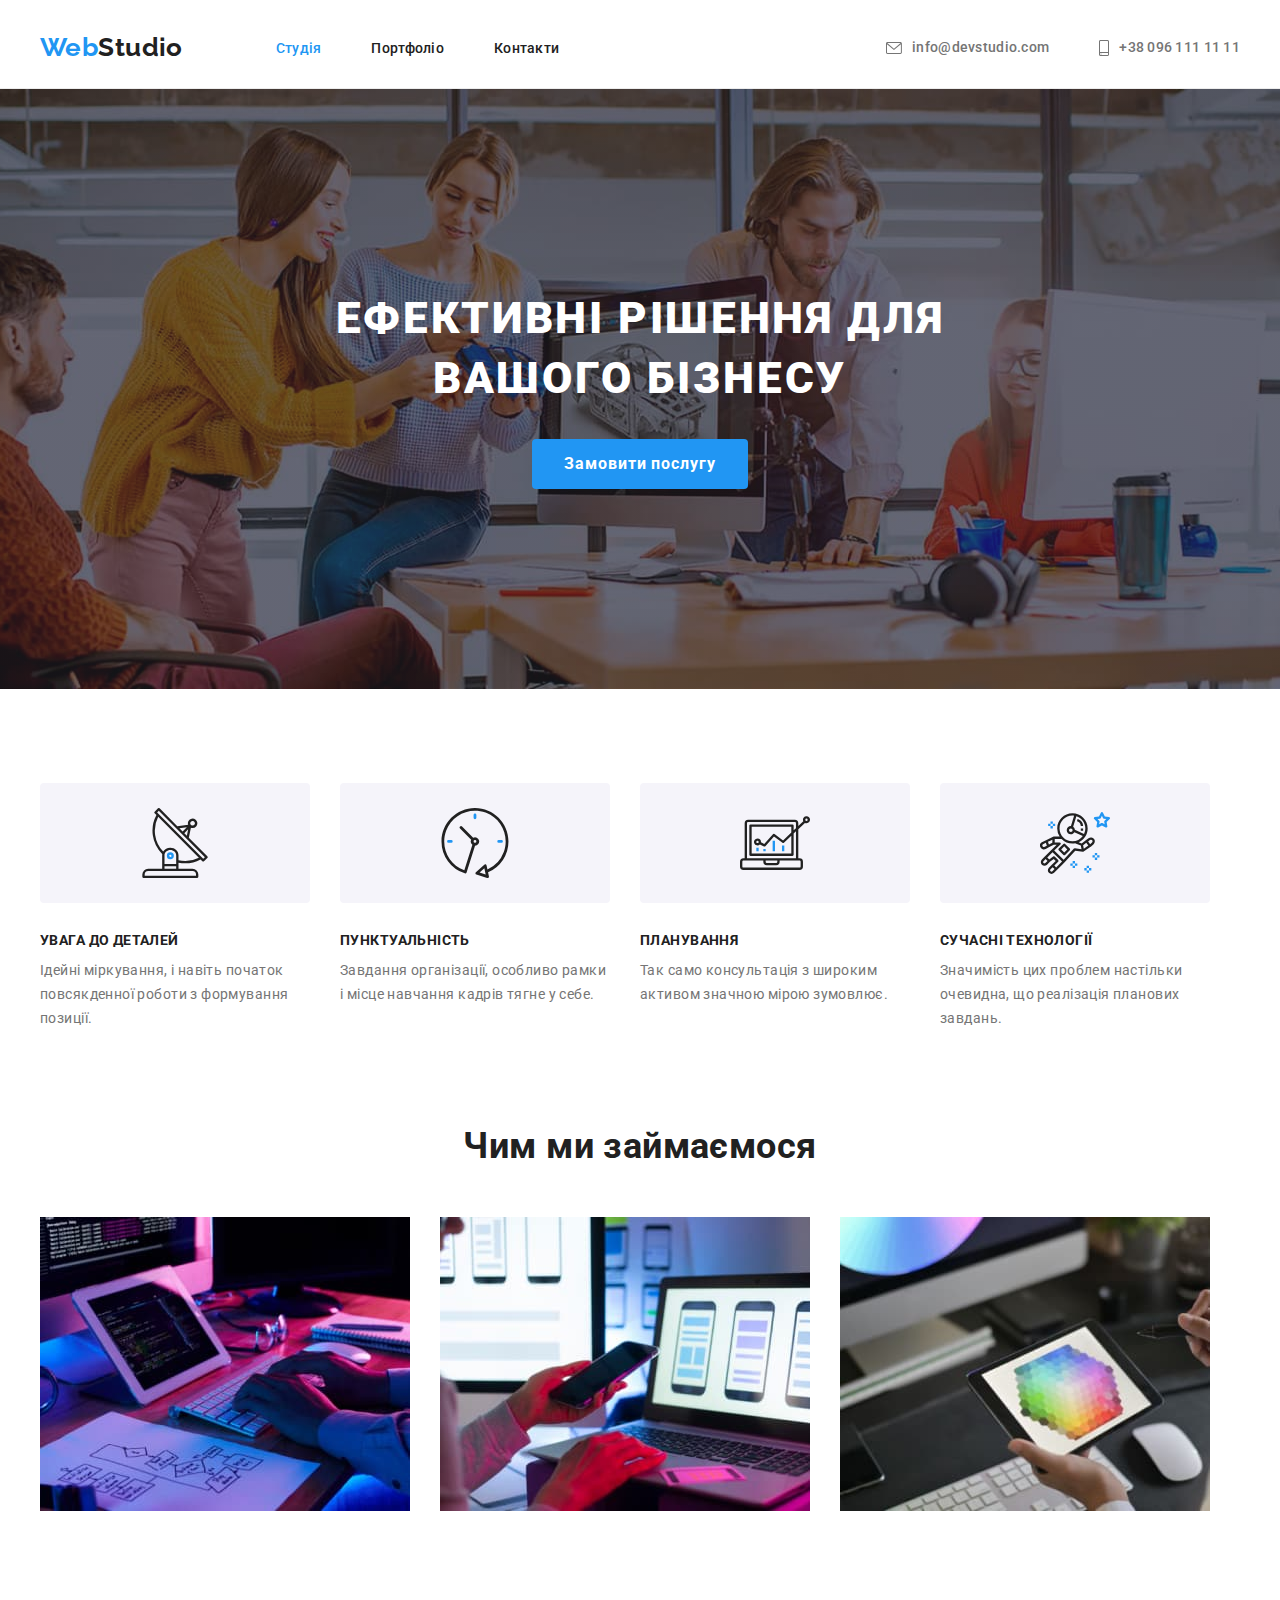
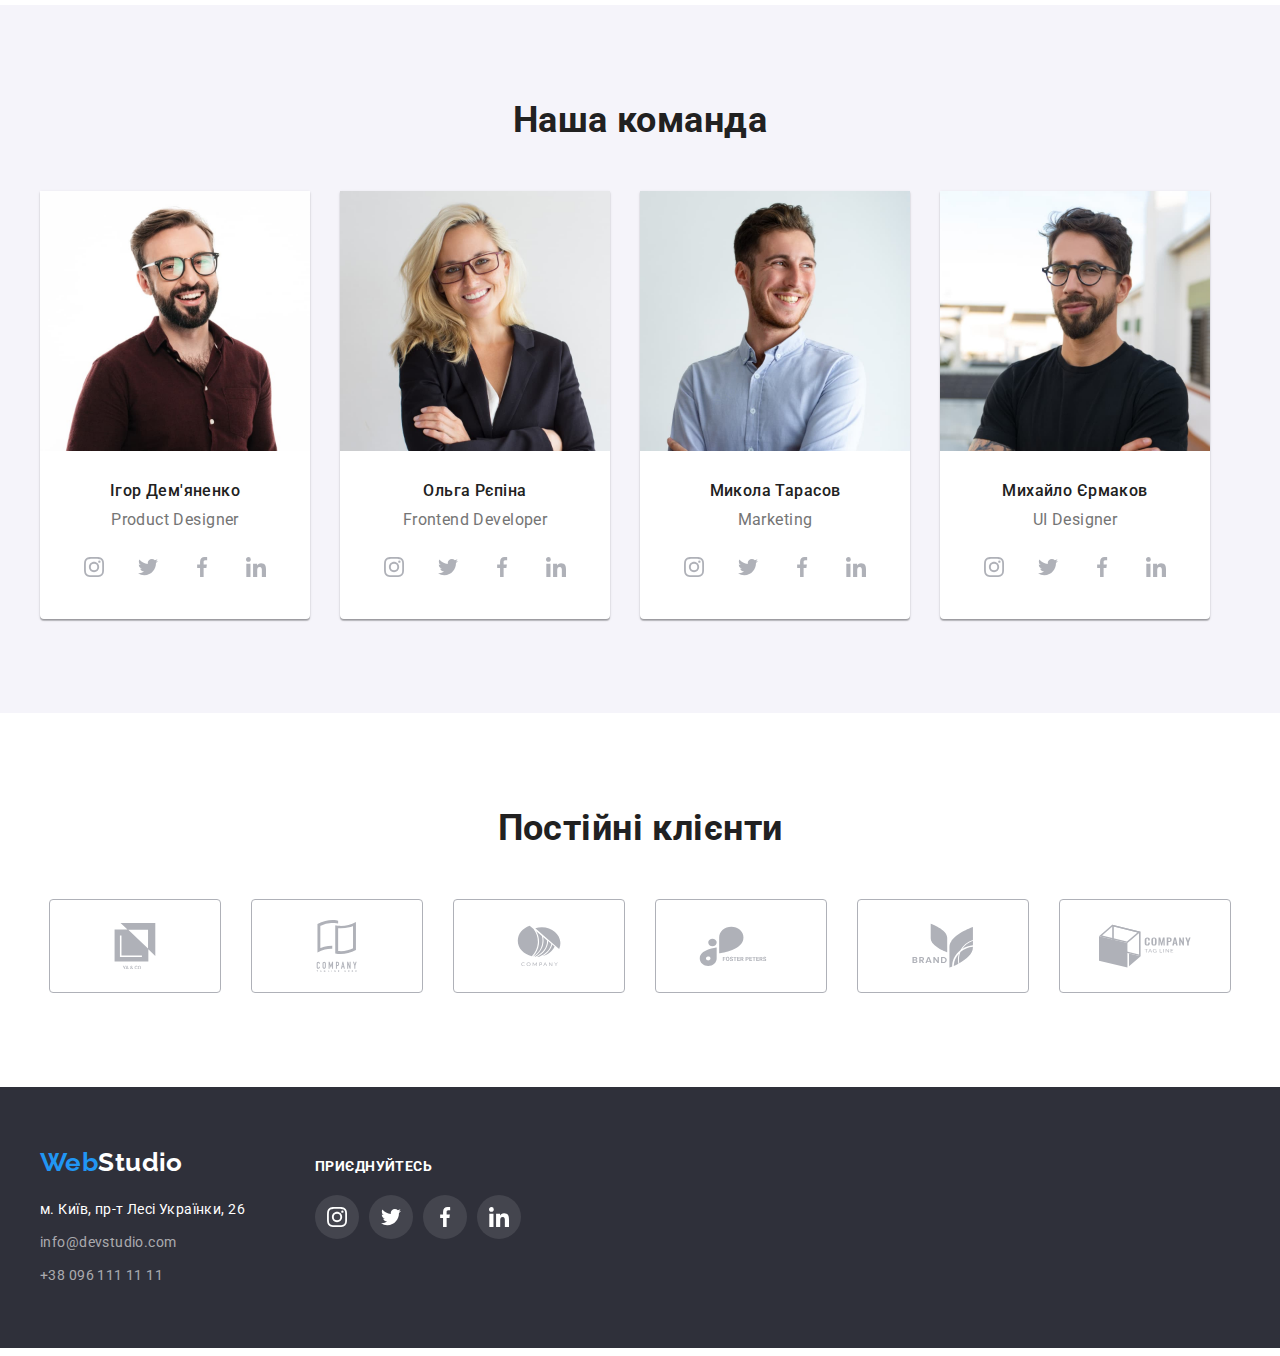
==== index.html @ 32f939d1 "Копіює файли з попередньої роботи" ====
<!DOCTYPE html>
<html lang="uk">

<head>
    <meta charset="UTF-8">
    <meta http-equiv="X-UA-Compatible" content="IE=edge">
    <meta name="viewport" content="width=device-width, initial-scale=1.0">
    <title>Webstudio</title>
    <link rel="stylesheet" href="https://cdnjs.cloudflare.com/ajax/libs/modern-normalize/1.1.0/modern-normalize.min.css"
        integrity="sha512-wpPYUAdjBVSE4KJnH1VR1HeZfpl1ub8YT/NKx4PuQ5NmX2tKuGu6U/JRp5y+Y8XG2tV+wKQpNHVUX03MfMFn9Q=="
        crossorigin="anonymous" referrerpolicy="no-referrer" />
    <link
        href="https://fonts.googleapis.com/css2?family=Raleway:wght@700&family=Roboto:wght@400;500;700;900&display=swap"
        rel="stylesheet" />
    <link rel="stylesheet" href="./css/styles.css" />
</head>

<body class="page">
    <header class="header">
        <div class="container header-container">
            <nav class="header-nav">
                <a class="logo-link" href="./index.html">
                    Web<span class="logo-header">Studio</span>
                </a>
                <ul class="site-nav list">
                    <li><a class="link current" href="./index.html">Студія</a></li>
                    <li><a class="link" href="./portfolio.html">Портфоліо</a></li>
                    <li><a class="link" href="#">Контакти</a></li>
                </ul>
            </nav>

            <ul class="contact-nav list">
                <li>
                    <a class="header-email" href="mailto:info@devstudio.com" aria-label="mail">
                        <svg class="icon-mail" width="16" height="12">
                            <use href="./images/icons.svg#icon-envelope"></use>
                        </svg>
                        <span>info@devstudio.com</span>
                    </a>
                </li>
                <li>
                    <a class="contact-phone" href="tel:+380961111111">
                        <svg class="icon-phone" width="10" height="16">
                            <use href="./images/icons.svg#icon-smartphone"></use>
                        </svg>
                        <span>+38 096 111 11 11</span>
                    </a>
                </li>
            </ul>
        </div>
    </header>

    <main>
        <!-- hero -->
        <section class="hero">
            <div class="container hero-content">
                <h1 class="hero-title">Ефективні рішення для <br>вашого бізнесу</h1>
                <button class="button" type="button">Замовити послугу</button>
            </div>
        </section>

        <!-- benefits -->
        <section class="section benefit">
            <div class="benefits container">
                <h2 class="section-title visually-hidden">Наші переваги</h2>

                <ul class="benefit-list list">
                    <li class="benefit-item">
                        <div class="svg-box">
                            <svg class="icon-antenna" width="70" height="70">
                                <use href="./images/icons.svg#icon-antenna-1"></use>
                            </svg>
                        </div>
                        <div class="benefit-description">
                            <h3 class="title">УВАГА ДО ДЕТАЛЕЙ</h3>
                            <p class="text">Ідейні міркування, і навіть початок повсякденної роботи з формування
                                позиції.</p>
                        </div>
                    </li>
                    <li class="benefit-item">
                        <div class="svg-box">
                            <svg class="icon-clock-1" width="70" height="70">
                                <use href="./images/icons.svg#icon-clock-1"></use>
                            </svg>
                        </div>
                        <div class="benefit-description">
                            <h3 class="title">ПУНКТУАЛЬНІСТЬ</h3>
                            <p class="text">Завдання організації, особливо рамки і місце навчання кадрів тягне у себе.
                            </p>
                        </div>
                    </li>
                    <li class="benefit-item">
                        <div class="svg-box">
                            <svg class="icon-diagram-1" width="70" height="70">
                                <use href="./images/icons.svg#icon-diagram-1"></use>
                            </svg>
                        </div>
                        <div class="benefit-description">
                            <h3 class="title">ПЛАНУВАННЯ</h3>
                            <p class="text">Так само консультація з широким активом значною мірою зумовлює.</p>
                        </div>
                    </li>
                    <li class="benefit-item">
                        <div class="svg-box">
                            <svg class="icon-astronaut-1" width="70" height="70">
                                <use href="./images/icons.svg#icon-astronaut-1"></use>
                            </svg>
                        </div>
                        <div class="benefit-description">
                            <h3 class="title">СУЧАСНІ ТЕХНОЛОГІЇ</h3>
                            <p class="text">Значимість цих проблем настільки очевидна, що реалізація планових завдань.
                            </p>
                        </div>
                    </li>
                </ul>
            </div>
        </section>

        <!-- services -->
        <section class="section services-main">
            <div class="container">
                <h2 class="section-title services">Чим ми займаємося</h2>

                <ul class="services-container list">
                    <li class="services-list">
                        <img class="services-img img" src="./images/picture1.jpg" alt="Написання коду" width="370" />
                    </li>
                    <li>
                        <img class="services-img img" src="./images/picture2.jpg" alt="Розробка мобільних додатків"
                            width="370" />
                    </li>
                    <li>
                        <img class="services-img img" src="./images/picture3.jpg" alt="Дизайн" width="370" />
                    </li>

                </ul>
            </div>
        </section>

        <!-- team -->
        <section class="section members">
            <div class="container">
                <h2 class="section-title">Наша команда</h2>

                <ul class="team list">
                    <li class="team-item">
                        <img class="img" src="./images/team1.jpg" alt="Співробітник компанії" width="270" />
                        <div class="member">
                            <h3 class="title member-name">Ігор Дем'яненко</h3>
                            <p class="text position">Product Designer</p>
                            <ul class="social-link-list">
                                <li class="social-link-item">
                                    <a class="members-link" href="https://www.instagram.com/"
                                        aria-label="link to instagram">
                                        <svg class="icon-svg" width="20" height="20">
                                            <use href="./images/icons.svg#icon-instagram-2"></use>
                                        </svg>
                                    </a>
                                </li>
                                <li class="social-link-item">
                                    <a class="members-link" href="https://www.twitter.com/"
                                        aria-label="link to twitter">
                                        <svg class="icon-svg" width="20" height="20">
                                            <use href="./images/icons.svg#icon-twitter-1"></use>
                                        </svg>
                                    </a>
                                </li>
                                <li class="social-link-item">
                                    <a class="members-link" href="https://www.facebook.com/"
                                        aria-label="link to facebook">
                                        <svg class="icon-svg" width="20" height="20">
                                            <use href="./images/icons.svg#icon-facebook-1"></use>
                                        </svg>
                                    </a>
                                </li>
                                <li class="social-link-item">
                                    <a class="members-link" href="https://www.linkedin.com/"
                                        aria-label="link to linkedin">
                                        <svg class="icon-svg" width="20" height="20">
                                            <use href="./images/icons.svg#icon-linkedin-1"></use>
                                        </svg>
                                    </a>
                                </li>
                            </ul>
                        </div>
                    </li>
                    <li class="team-item">
                        <img class="img" src="./images/team2.jpg" alt="Співробітник компанії" width="270" />
                        <div class="member">
                            <h3 class="title member-name">Ольга Рєпіна</h3>
                            <p class="text position">Frontend Developer</p>
                            <ul class="social-link-list">
                                <li class="social-link-item">
                                    <a class="members-link" href="https://www.instagram.com/"
                                        aria-label="link to instagram">
                                        <svg class="icon-svg" width="20" height="20">
                                            <use href="./images/icons.svg#icon-instagram-2"></use>
                                        </svg>
                                    </a>
                                </li>
                                <li class="social-link-item">
                                    <a class="members-link" href="https://www.twitter.com/"
                                        aria-label="link to twitter">
                                        <svg class="icon-svg" width="20" height="20">
                                            <use href="./images/icons.svg#icon-twitter-1"></use>
                                        </svg>
                                    </a>
                                </li>
                                <li class="social-link-item">
                                    <a class="members-link" href="https://www.facebook.com/"
                                        aria-label="link to facebook">
                                        <svg class="icon-svg" width="20" height="20">
                                            <use href="./images/icons.svg#icon-facebook-1"></use>
                                        </svg>
                                    </a>
                                </li>
                                <li class="social-link-item">
                                    <a class="members-link" href="https://www.linkedin.com/"
                                        aria-label="link to linkedin">
                                        <svg class="icon-svg" width="20" height="20">
                                            <use href="./images/icons.svg#icon-linkedin-1"></use>
                                        </svg>
                                    </a>
                                </li>
                            </ul>
                        </div>
                    </li>
                    <li class="team-item">
                        <img class="img" src="./images/team3.jpg" alt="Співробітник компанії" width="270" />
                        <div class="member">
                            <h3 class="title member-name">Микола Тарасов</h3>
                            <p class="text position">Marketing</p>
                            <ul class="social-link-list">
                                <li class="social-link-item">
                                    <a class="members-link" href="https://www.instagram.com/"
                                        aria-label="link to instagram">
                                        <svg class="icon-svg" width="20" height="20">
                                            <use href="./images/icons.svg#icon-instagram-2"></use>
                                        </svg>
                                    </a>
                                </li>
                                <li class="social-link-item">
                                    <a class="members-link" href="https://www.twitter.com/"
                                        aria-label="link to twitter">
                                        <svg class="icon-svg" width="20" height="20">
                                            <use href="./images/icons.svg#icon-twitter-1"></use>
                                        </svg>
                                    </a>
                                </li>
                                <li class="social-link-item">
                                    <a class="members-link" href="https://www.facebook.com/"
                                        aria-label="link to facebook">
                                        <svg class="icon-svg" width="20" height="20">
                                            <use href="./images/icons.svg#icon-facebook-1"></use>
                                        </svg>
                                    </a>
                                </li>
                                <li class="social-link-item">
                                    <a class="members-link" href="https://www.linkedin.com/"
                                        aria-label="link to linkedin">
                                        <svg class="icon-svg" width="20" height="20">
                                            <use href="./images/icons.svg#icon-linkedin-1"></use>
                                        </svg>
                                    </a>
                                </li>
                            </ul>
                        </div>
                    </li>
                    <li class="team-item">
                        <img class="img" src="./images/team4.jpg" alt="Співробітник компанії" width="270" />
                        <div class="member">
                            <h3 class="title member-name">Михайло Єрмаков</h3>
                            <p class="text position">UI Designer</p>
                            <ul class="social-link-list">
                                <li class="social-link-item">
                                    <a class="members-link" href="https://www.instagram.com/"
                                        aria-label="link to instagram">
                                        <svg class="icon-svg" width="20" height="20">
                                            <use href="./images/icons.svg#icon-instagram-2"></use>
                                        </svg>
                                    </a>
                                </li>
                                <li class="social-link-item">
                                    <a class="members-link" href="https://www.twitter.com/"
                                        aria-label="link to twitter">
                                        <svg class="icon-svg" width="20" height="20">
                                            <use href="./images/icons.svg#icon-twitter-1"></use>
                                        </svg>
                                    </a>
                                </li>
                                <li class="social-link-item">
                                    <a class="members-link" href="https://www.facebook.com/"
                                        aria-label="link to facebook">
                                        <svg class="icon-svg" width="20" height="20">
                                            <use href="./images/icons.svg#icon-facebook-1"></use>
                                        </svg>
                                    </a>
                                </li>
                                <li class="social-link-item">
                                    <a class="members-link" href="https://www.linkedin.com/"
                                        aria-label="link to linkedin">
                                        <svg class="icon-svg" width="20" height="20">
                                            <use href="./images/icons.svg#icon-linkedin-1"></use>
                                        </svg>
                                    </a>
                                </li>
                            </ul>
                        </div>
                    </li>
                </ul>
            </div>
        </section>

        <!-- clients -->
        <section class="section">
            <div class="client-section container">
                <h2 class="section-title">Постійні клієнти</h2>

                <ul class="clients-list">
                    <li class="company">
                        <a href="#" class="company-link">
                            <svg class="company-svg" weight="41" height="46.7">
                            <use href="./images/icons.svg#icon-group"></use>
                        </svg>
                        </a>
                    </li>
                    <li class="company">
                        <a href="#" class="company-link">
                            <svg class="company-svg" weight="40" height="52">
                            <use href="./images/icons.svg#icon-group5"></use>
                        </svg>
                        </a>
                    </li>
                    <li class="company">
                        <a href="#" class="company-link">
                            <svg class="company-svg" weight="43.46" height="41.18">
                            <use href="./images/icons.svg#icon-group-1"></use>
                        </svg>
                        </a>
                    </li>
                    <li class="company">
                        <a href="#" class="company-link">
                            <svg class="company-svg" weight="84.44" height="40.62">
                            <use href="./images/icons.svg#icon-group-2"></use>
                        </svg>
                        </a>
                    </li>
                    <li class="company">
                        <a href="#" class="company-link">
                            <svg class="company-svg" weight="62.54" height="45.43">
                            <use href="./images/icons.svg#icon-group-3"></use>
                        </svg>
                        </a>
                    </li>
                    <li class="company">
                        <a href="#" class="company-link">
                            <svg class="company-svg" weight="93.79" height="43.93">
                            <use href="./images/icons.svg#icon-group-4"></use>
                        </svg>
                        </a>
                    </li>
                </ul>
            </div>
        </section>
    </main>

    <footer class="footer">
        <div class="footer-content container">
            <div class="contacts">
                <a class="logo-start" href="./index.html">Web<span class="logo-footer">Studio</span>
                </a>

                <address>
                    <ul class="address coordinates list">
                        <li class="address-list"><a class="location"
                                href="https://www.google.com/maps/d/viewer?mid=10uSM3H-mIU3GznYo2szRIEphczw&hl=en_US&ll=50.42732700000001%2C30.538092&z=17"
                                target="_blank" rel="noopener noreferrer">м. Київ, пр-т Лесі Українки, 26</a></li>
                        <li class="address-list"><a class="address-title"
                                href="mailto:info@devstudio.com">info@devstudio.com</a>
                        </li>
                        <li class="address-list"><a class="address-title" href="tel:+380961111111">+38 096 111 11 11</a>
                        </li>
                    </ul>
                </address>
            </div>
            <div class="join">
                <h3 class="join-title">приєднуйтесь</h3>

                <ul class="social-link-list">
                    <li class="social-link-item">
                        <a class="network-link" href="https://www.instagram.com/" aria-label="link to instagram">
                            <svg class="icon-svg" width="20" height="20">
                                <use href="./images/icons.svg#icon-instagram-2"></use>
                            </svg>
                        </a>
                    </li>
                    <li class="social-link-item">
                        <a class="network-link" href="https://www.twitter.com/" aria-label="link to twitter">
                            <svg class="icon-svg" width="20" height="20">
                                <use href="./images/icons.svg#icon-twitter-1"></use>
                            </svg>
                        </a>
                    </li>
                    <li class="social-link-item">
                        <a class="network-link" href="https://www.facebook.com/" aria-label="link to facebook">
                            <svg class="icon-svg" width="20" height="20">
                                <use href="./images/icons.svg#icon-facebook-1"></use>
                            </svg>
                        </a>
                    </li>
                    <li class="social-link-item">
                        <a class="network-link" href="https://www.linkedin.com/" aria-label="link to linkedin">
                            <svg class="icon-svg" width="20" height="20">
                                <use href="./images/icons.svg#icon-linkedin-1"></use>
                            </svg>
                        </a>
                    </li>
                </ul>
            </div>
        </div>
    </footer>
</body>

</html>
---- css/styles.css ----
/* index.htm */
:root {
    --primary-text-color: #757575;
    --title-text-color: #212121;
    --hero-text-color: #FFFFFF;
    --acent-color: #2196F3;
    --filter-background-color: #F5F4FA;
}

/* колір основного тексту #212121 */
/* вторинний колір тексту #757575 */
/* акцент - синій #2196F3 */
/* основний колір фону білий #FFFFFF*/
/* рамка контейнера 1px solid #EEEEEE  */
/* білий з прозорістю rgba(255, 255, 255, 0.6) */

/* body */
ul {
   list-style: none;
   padding: 0;
   margin: 0;
}

h1, h2, h3 {
    margin: 0;
}

p {
    margin: 0;
}

.page {
    background-color:var(--hero-text-color);
    color: var(--primary-text-color);
    font-family: Roboto, sans-serif, Raleway, sans-serif;
    font-size: 14px;
    letter-spacing: 0.03em;
    margin-left: auto;
    margin-right: auto;
}

.container {
    max-width: 1200px;
    padding-left: 15px;
    padding-right: 15px;
    margin-left: auto;
    margin-right: auto;
}

.section {
    padding-top: 94px;
    padding-bottom: 94px;
}

.visually-hidden {
    position: absolute;
    white-space: nowrap;
    width: 1px;
    height: 1px;
    overflow: hidden;
    border: 0;
    padding: 0;
    clip: rect(0 0 0 0);
    clip-path: inset(50%);
    margin: -1px;
}

.list {
    list-style: none;
}

/* header */

.header-nav {
        display: flex;
        align-items: center;
}
 
 .site-nav {
    display: flex;
    margin-left: auto;
    gap: 50px;
 }

 .contact-nav {
    display: flex;
    gap: 50px;
    align-items: center;
    margin-left: auto;
 }

/* logo */
.logo-link {
    color: var(--acent-color);
    font-family: Raleway, sans-serif;
    font-weight: 700;
    font-size: 26px;
    line-height: 1.19;
    text-decoration: none;
    padding-top: 24px;
    padding-bottom: 25px;
}

.logo-header {
    color: var(--title-text-color);
    font-family: Raleway, sans-serif;
    font-weight: 700;
    font-size: 26px;
    line-height: 1.19;
    padding-top: 24px;
    padding-bottom: 25px;
}

/* site-nav */

.link, .header-email, .contact-phone {
    padding-top: 32px;
    padding-bottom: 32px;
}

.site-nav {
    margin-left: 93px;
}

.site-nav .link {
    color: var(--title-text-color);
    font-weight: 500;
    line-height: 1.14;
    letter-spacing: 0.02em;
    text-decoration: none;
}

.link:not(:last-child) {
margin-left: 50px;
}

.site-nav .link:hover,
.site-nav .link:focus {
    color: var(--acent-color);
}

.site-nav .link.current {
    color: var(--acent-color);
}

.header-email {
    display: flex;
    gap: 10px;
    justify-content: center;
    align-items: center;
}

.icon-mail {
    fill: var(--primary-text-color);
}

.contact-nav a:hover .icon-mail,
.contact-nav a:focus .icon-mail {
    fill: var(--acent-color);
}

.contact-nav a {
    color: var(--primary-text-color);
    font-weight: 500;
    line-height: 1.14;
    letter-spacing: 0.02em;
    text-decoration: none;
}

.contact-nav a:hover,
.contact-nav a:focus {
    color: var(--acent-color);
}

.header-container {
    display: flex;
    }

.header {
    border-bottom: 1px solid #ECECEC;
}

.contact-phone {
    display: flex;
    align-items: center;
    justify-content: center;
    gap: 10px;
}

.icon-phone {
    fill: currentColor;
}

.contact-nav a:hover .icon-phone,
.contact-nav a:focus .icon-phone {
    fill: var(--acent-color);
}

/* main */
.hero {
    background-color: #2F303A;
    background-image: linear-gradient(rgba(47, 48, 58, 0.4), rgba(47, 48, 58, 0.4)), url(../images/heroback.jpg);
    background-size: 1600px 600px;
    background-repeat: no-repeat;
    background-position: center;
    text-align: center;
    margin-left: auto;
    margin-right: auto;
}

.hero {
    padding-top: 200px;
    padding-bottom: 200px;
}

.hero-title {
    color: var(--hero-text-color);
    font-weight: 900;
    font-size: 44px;
    line-height: 1.36;
    letter-spacing: 0.06em;
    text-transform: uppercase;
    text-align: center;
    margin-bottom: 30px;
    
}

/* button */
.hero .button {
    cursor: pointer;
    color: var(--hero-text-color);
    background-color: var(--acent-color);
    font-family: inherit;
    font-weight: 700;
    font-size: 16px;
    line-height: 1.88;
    letter-spacing: 0.06em;
    padding: 10px 32px;

}

.benefit-item {
    width: 270px;
}

.services-main {
    padding-top: 0;
}

.benefit-list {
    display: flex;
    gap: 30px;
}

.svg-box {
    display: flex;
    align-items: center;
    justify-content: center;
    background-color: var(--filter-background-color);
    background-position: center;
    border-radius: 4px;
    width: 270px;
    height: 120px;
    margin-bottom: 30px;
}

.section-title {
    color: var(--title-text-color);
    font-weight: 700;
    font-size: 36px;
    line-height: 1.17;
    text-align: center;
    margin-bottom: 50px;
}

.benefit-description:not(:last-child) {
margin-left: 30px;
}

.benefit-list .title {
    color: var(--title-text-color);
    font-weight: 700;
    font-size: 14px;
    line-height: 1.14;
    text-transform: uppercase;
    margin-bottom: 10px;
}

.benefit-list .text {
    color: var(--primary-text-color);
    line-height: 1.71;
}

/* Services */

.img {
    display: block;
    max-width: 100%;
    height: auto;
}

.services {
    margin-bottom: 50px;
    align-items: center;
}
.services-container {
    display: flex;
    gap: 30px;
    align-items: center;
}

/* team */
.members {
    background-color: var(--filter-background-color);
    margin-left: auto;
    margin-right: auto;
}

.member {
    align-content: space-between;
    padding-top: 30px;
    padding-bottom: 30px;
}

.team {
    display: flex;
    gap: 30px;
}

.team-item {
    background-color: var(--hero-text-color);
    box-shadow: 0px 1px 3px rgba(0, 0, 0, 0.12),
    0px 1px 1px rgba(0, 0, 0, 0.14), 
    0px 2px 1px rgba(0, 0, 0, 0.2);
    border-radius: 0px 0px 4px 4px;
}

.member-name {
    margin-bottom: 10px;
}

.member-position {
    margin-bottom: 30px;
}

.team .title {
    color: var(--title-text-color);
    font-weight: 500;
    font-size: 16px;
    line-height: 1.19;
    text-align: center;
}

.team .text {
    color: var(--primary-text-color);
    font-size: 16px;
    line-height: 1.19;
    text-align: center;
}

.social-link-list {
    display: flex;
    align-items: center;
    justify-content: center;
    gap: 10px;
}

.members-link {
    width: 44px;
    height: 44px;
    display: flex;
    align-items: center;
    justify-content: center;
    border-radius: 50%;
    fill: #AFB1B8;
    margin-top: 16px;
}
 
.members-link:hover,
.members-link:focus {
    background-color: var(--acent-color);
    fill: var(--hero-text-color)
}

/* clients */
.clients {
    background-color: var(--hero-text-color);
}

.clients-list {
    display: flex;
    align-items: center;
    justify-content: center;
    gap: 30px;
}

.company-link {
    width: 170px;
    height: 92px;
    display: flex;
    align-items: center;
    justify-content: center;
    fill: #AFB1B8;
    border: 1px solid #AFB1B8;
    border-radius: 4px;
}

.company-link:hover,
.company-link:focus {
    fill: var(--acent-color);
    border: 1px solid var(--acent-color);
}

/* footer */
.footer {
    background-color: #2F303A;
    padding-top: 60px;
    padding-bottom: 60px;
    margin-left: auto;
    margin-right: auto;
}

.logo-start {
    color: var(--acent-color);
    font-family: Raleway, sans-serif;
    font-weight: 700;
    font-size: 26px;
    line-height: 1.19;
    text-decoration: none;
   }

.logo-footer {
    color: var(--hero-text-color);
    font-family: Raleway, sans-serif;
    font-weight: 700;
    font-size: 26px;
    line-height: 1.19;
    }

/* address */

.address {
    margin-top: 20px;
}

.footer-content {
    display: flex;
    align-items: baseline;
}

.location {
    color: var(--hero-text-color);
    font-style: normal;
    line-height: 1.71;
    text-decoration: none;
}

.address-title {
    color: rgba(255, 255, 255, 0.6);
    font-style: normal;
    line-height: 1.71;
    text-decoration: none;
}

.address-list:not(:last-child) {
    margin-bottom: 9px;
}

.coordinates .location:hover,
.coordinates .location:focus {
    color: var(--acent-color);
}

.address-title:hover,
.address-title:focus {
    color: var(--acent-color);
}

/* join */
.join {
    margin-left: 70px;
}
.join-title {
    color: var(--hero-text-color);
    font-weight: 700;
    font-size: 14px;
    line-height: 1.14;
    text-transform: uppercase;
    margin-bottom: 20px;
}

.network-link {
width: 44px;
    height: 44px;
    display: flex;
    align-items: center;
    justify-content: center;
    border-radius: 50%;
    fill: var(--hero-text-color);
    background-color: rgba(255, 255, 255, 0.1);
}

.network-link:hover,
.network-link:focus {
    background-color: var(--acent-color);
}

/* portfolio.html */
/* filter */

.button-nav {
    display: flex;
    align-items: center;
    gap: 8px;
    margin-bottom: 50px;
    justify-content: center;
}

.filter-nav .button {
    cursor: pointer;
    color: var(--title-text-color);
    background-color: var(--filter-background-color);
    font-weight: 500;
    font-size: 16px;
    line-height: 1.62;
}

.filter-nav .button:hover,
.filter-nav .button:focus {
    color: var(--hero-text-color);
    background-color: var(--acent-color);
}

.button {
    border: transparent;
    padding: 6px 22px;
    border-radius: 4px;
}

.button:hover,
.button:focus {
    box-shadow: 0px 3px 1px rgba(0, 0, 0, 0.1),
    0px 1px 2px rgba(0, 0, 0, 0.08), 
    0px 2px 2px rgba(0, 0, 0, 0.12);
}

/* Examples */
.works {
    display: flex;
    flex-wrap: wrap;
    align-items: center;
    gap: 30px;

}

.work-link {
    text-decoration: none;
}

.works-item:hover {
    box-shadow: 
    0px 1px 1px rgba(0, 0, 0, 0.12),
    0px 4px 4px rgba(0, 0, 0, 0.06),
    1px 4px 6px rgba(0, 0, 0, 0.16);
}

.content-border {
    padding: 20px 24px;
    border: 1px solid #EEEEEE;
    border-top: transparent;
}

.works-title {
    color: var(--title-text-color);
    font-weight: 700;
    font-size: 18px;
    line-height: 2;
    letter-spacing: 0.06em;
    margin-bottom: 4px;
    /* margin-top: 20px; */
}

.works-text {
    color: var(--primary-text-color);
    font-weight: 400;
    font-size: 16px;
    line-height: 1.88;
}
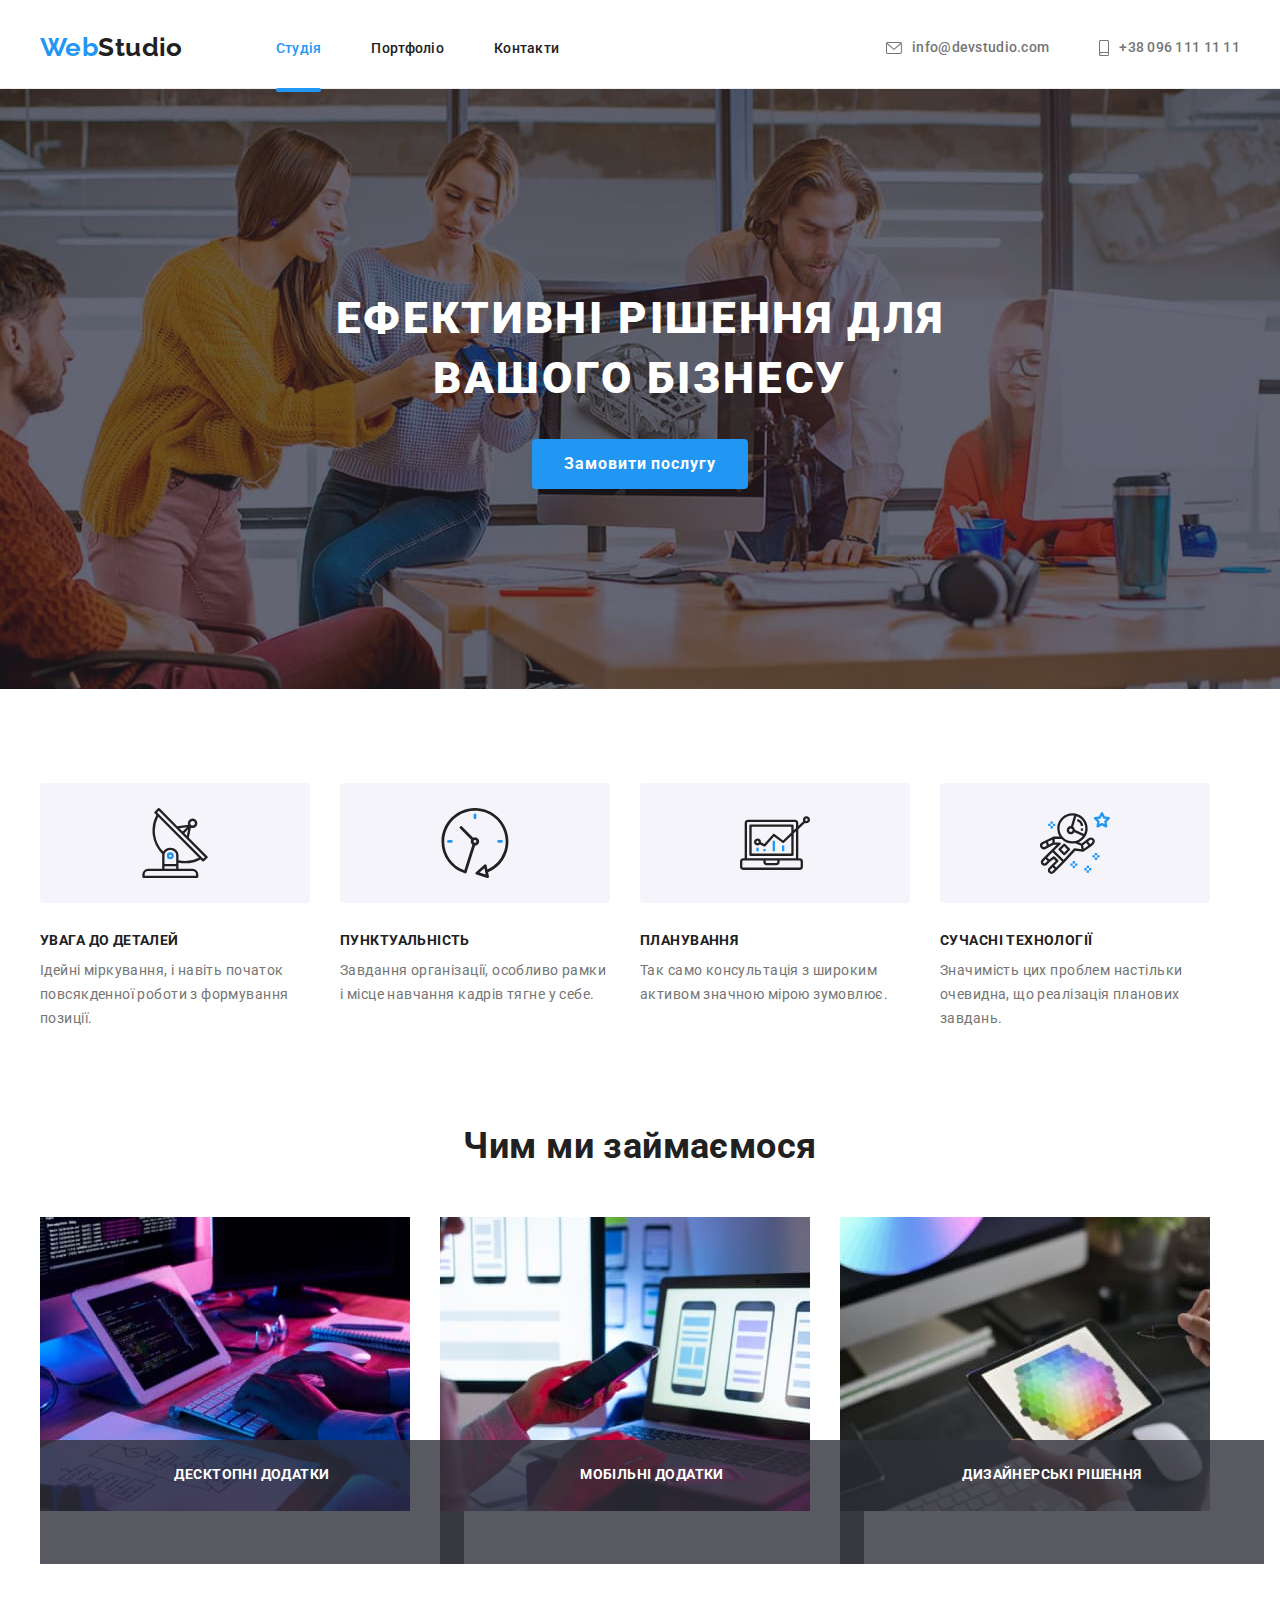
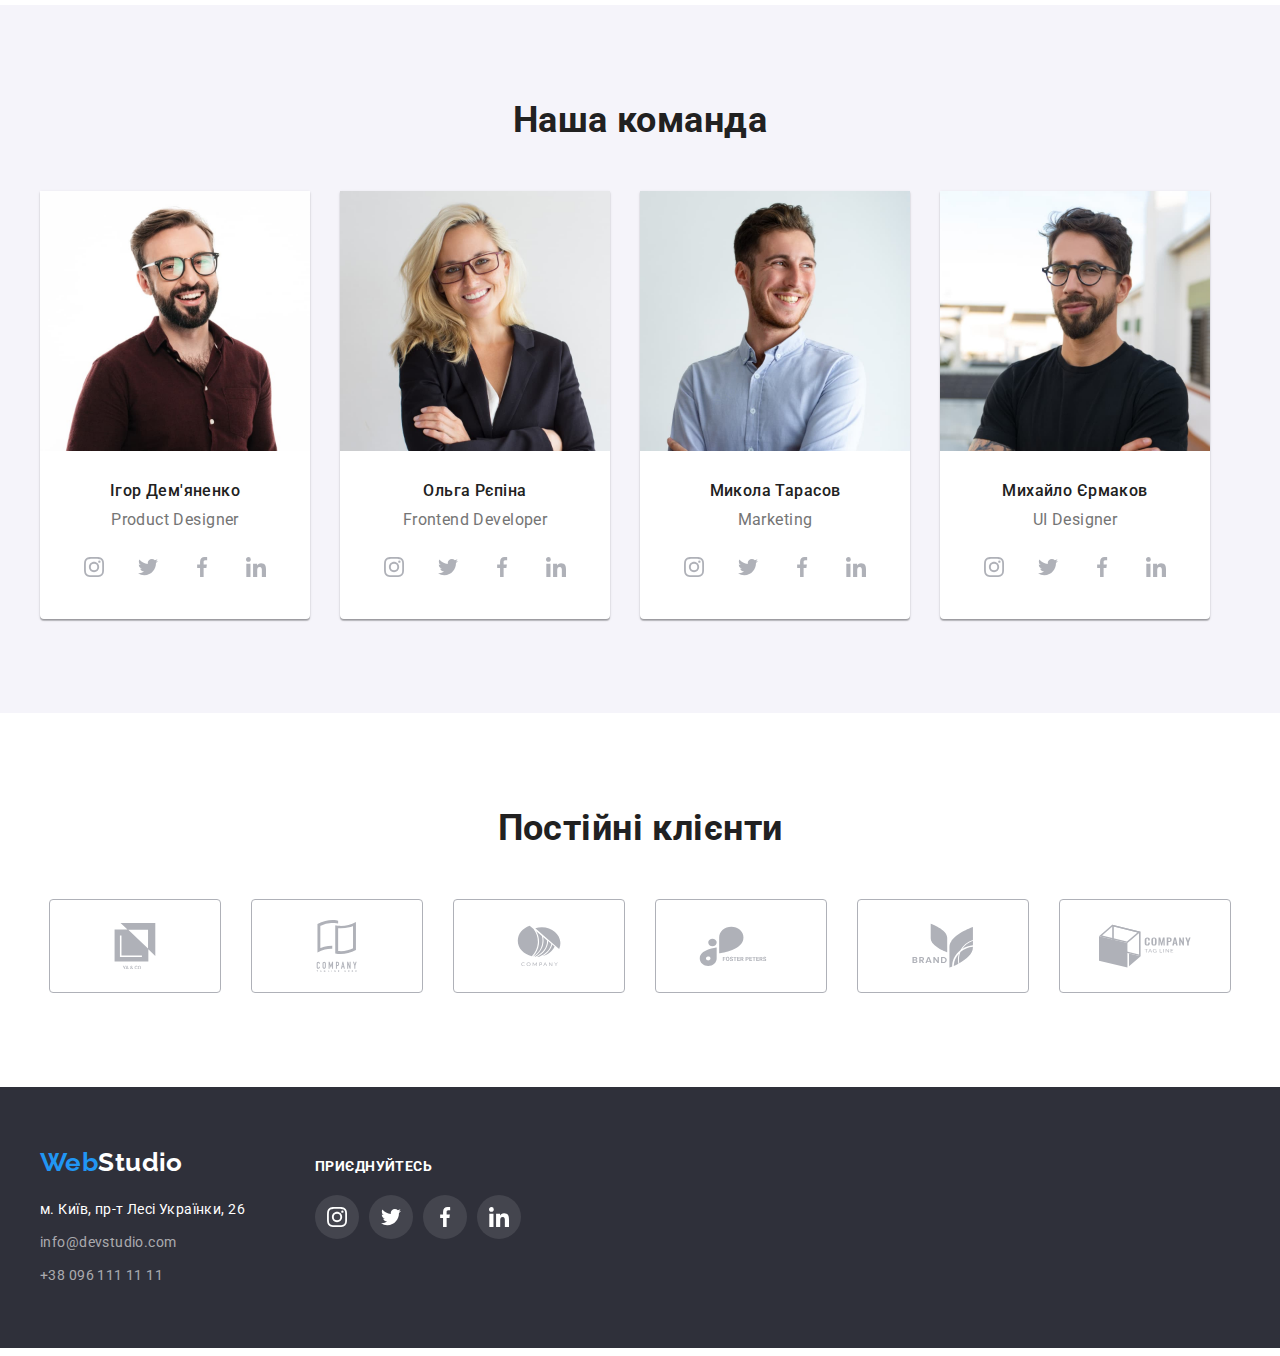
==== commit fd7c2053: "Додає текст поверх картинок" ====
--- a/index.html
+++ b/index.html
@@ -55,7 +55,7 @@
         <section class="hero">
             <div class="container hero-content">
                 <h1 class="hero-title">Ефективні рішення для <br>вашого бізнесу</h1>
-                <button class="button" type="button">Замовити послугу</button>
+                <button class="button" type="button" data-modal-open>Замовити послугу</button>
             </div>
         </section>
 
@@ -123,14 +123,22 @@
 
                 <ul class="services-container list">
                     <li class="services-list">
-                        <img class="services-img img" src="./images/picture1.jpg" alt="Написання коду" width="370" />
-                    </li>
-                    <li>
-                        <img class="services-img img" src="./images/picture2.jpg" alt="Розробка мобільних додатків"
-                            width="370" />
-                    </li>
-                    <li>
-                        <img class="services-img img" src="./images/picture3.jpg" alt="Дизайн" width="370" />
+                        <div class="services-item">
+                            <img class="services-img img" src="./images/picture1.jpg" alt="Написання коду" width="370" />
+                            <p class="services-description">Десктопні додатки</p>
+                        </div>
+                    </li>
+                    <li class="services-list">
+                        <div class="services-item">
+                            <img class="services-img img" src="./images/picture2.jpg" alt="Розробка мобільних додатків" width="370" />
+                            <p class="services-description">Мобільні додатки</p>
+                        </div>
+                    </li>
+                    <li class="services-list">
+                        <div class="services-item">
+                            <img class="services-img img" src="./images/picture3.jpg" alt="Дизайн" width="370" />
+                            <p class="services-description">Дизайнерські рішення</p>
+                        </div>
                     </li>
 
                 </ul>
@@ -419,6 +427,19 @@
             </div>
         </div>
     </footer>
+
+    <div class="backdrop is-hidden" data-modal>
+        <div class="modal">
+            <p></p>
+            <button data-modal-close class="button-close">
+                <svg class="icon-close" width="11" height="11">
+                    <use href="./images/icons.svg3#icon-close"></use>
+                </svg>
+            </button>
+        </div>
+    </div>
+
+    <script src="./js/modal.js"></script>
 </body>
 
 </html>--- a/css/styles.css
+++ b/css/styles.css
@@ -123,11 +123,30 @@
 }
 
 .site-nav .link {
+    position: relative;
     color: var(--title-text-color);
     font-weight: 500;
     line-height: 1.14;
     letter-spacing: 0.02em;
     text-decoration: none;
+    transition: color 250ms var(transition-timing);
+}
+
+.current {
+    color: var(--acent-color);
+}
+
+.current::after {
+    display: block;
+    position: absolute;
+    content: "";
+    width: 100%;
+    height: 4px;
+    border-radius: 2px;
+    background-color: var(--acent-color);
+    left: 0;
+    top: 100%;
+
 }
 
 .link:not(:last-child) {
@@ -137,6 +156,8 @@
 .site-nav .link:hover,
 .site-nav .link:focus {
     color: var(--acent-color);
+    transition-duration: 250ms;
+    transition-timing-function: cubic-bezier(0.4, 0, 0.2, 1);
 }
 
 .site-nav .link.current {
@@ -157,6 +178,9 @@
 .contact-nav a:hover .icon-mail,
 .contact-nav a:focus .icon-mail {
     fill: var(--acent-color);
+    transition-duration: 250ms;
+    transition-timing-function: cubic-bezier(0.4, 0, 0.2, 1);
+    
 }
 
 .contact-nav a {
@@ -170,6 +194,8 @@
 .contact-nav a:hover,
 .contact-nav a:focus {
     color: var(--acent-color);
+    transition-duration: 250ms;
+    transition-timing-function: cubic-bezier(0.4, 0, 0.2, 1);
 }
 
 .header-container {
@@ -194,6 +220,8 @@
 .contact-nav a:hover .icon-phone,
 .contact-nav a:focus .icon-phone {
     fill: var(--acent-color);
+    transition-duration: 250ms;
+    transition-timing-function: cubic-bezier(0.4, 0, 0.2, 1);
 }
 
 /* main */
@@ -309,6 +337,30 @@
     align-items: center;
 }
 
+.services-item {
+    position: relative;
+}
+
+.services-description {
+position: absolute;
+padding: 27px;
+font-weight: 700;
+font-size: 14px;
+line-height: 1.14;
+text-align: center;
+letter-spacing: 0.03em;
+text-transform: uppercase;
+left: 0;
+top: 0;
+width: 100%;
+    height: 100%;
+    color: var(--hero-text-color);
+   background-color: rgba(47, 48, 58, 0.8);
+width: 370px;
+    height: 70px;
+    top: 76%;
+}
+
 /* team */
 .members {
     background-color: var(--filter-background-color);
@@ -379,7 +431,9 @@
 .members-link:hover,
 .members-link:focus {
     background-color: var(--acent-color);
-    fill: var(--hero-text-color)
+    fill: var(--hero-text-color);
+    transition-duration: 250ms;
+    transition-timing-function: cubic-bezier(0.4, 0, 0.2, 1);
 }
 
 /* clients */
@@ -409,6 +463,8 @@
 .company-link:focus {
     fill: var(--acent-color);
     border: 1px solid var(--acent-color);
+    transition-duration: 250ms;
+    transition-timing-function: cubic-bezier(0.4, 0, 0.2, 1);
 }
 
 /* footer */
@@ -469,6 +525,8 @@
 .coordinates .location:hover,
 .coordinates .location:focus {
     color: var(--acent-color);
+    transition-duration: 250ms;
+    transition-timing-function: cubic-bezier(0.4, 0, 0.2, 1);
 }
 
 .address-title:hover,
@@ -503,10 +561,61 @@
 .network-link:hover,
 .network-link:focus {
     background-color: var(--acent-color);
-}
-
-/* portfolio.html */
-/* filter */
+    transition-duration: 250ms;
+    transition-timing-function: cubic-bezier(0.4, 0, 0.2, 1);
+}
+
+/* modal window */
+
+.bacdrop {
+    position: fixed;
+    top: 0;
+    left: 0;
+    bottom: 0;
+    right: 0;
+    background-color: rgba(0, 0, 0, 0.2);
+    opacity: 1;
+    transition: opacity 250ms liner;
+
+}
+
+.backdrop.is-hidden {
+opacity: 0;
+pointer-events: none;
+}
+
+.modal {
+    position: absolute;
+    top: 50%;
+    left: 50%;
+    transform: translate(-50%, -50%);
+    min-width: 528px;
+    min-height: 581px;
+    border-radius: 4px;
+    background-color: var(--hero-text-color);
+    box-shadow: 0px 1px 3px rgba(0, 0, 0, 0.12),
+                0px 1px 1px rgba(0, 0, 0, 0.14),
+                0px 2px 1px rgba(0, 0, 0, 0.2);  
+}
+
+.button-close {
+    display: flex;
+    align-items: center;
+    justify-content: center;
+    position: absolute;
+    top: 8px;
+    right: 8px;
+    width: 30px;
+    height: 30px;
+    fill: var(--hero-text-color);
+    border: 1px solid rgba(0, 0, 0, 0.1);
+    border-radius: 50%;
+}
+
+.icon-close {
+    display: flex;
+}
+
 
 .button-nav {
     display: flex;
@@ -529,6 +638,8 @@
 .filter-nav .button:focus {
     color: var(--hero-text-color);
     background-color: var(--acent-color);
+    transition-duration: 250ms;
+    transition-timing-function: cubic-bezier(0.4, 0, 0.2, 1);
 }
 
 .button {
@@ -542,9 +653,38 @@
     box-shadow: 0px 3px 1px rgba(0, 0, 0, 0.1),
     0px 1px 2px rgba(0, 0, 0, 0.08), 
     0px 2px 2px rgba(0, 0, 0, 0.12);
+    transition-duration: 250ms;
+    transition-timing-function: cubic-bezier(0.4, 0, 0.2, 1);
 }
 
 /* Examples */
+
+.description {
+    position: relative;
+    overflow: hidden;
+}
+
+.description-text {
+    position: absolute;
+    padding: 40px;
+    font-size: 18px;
+    line-height: 1.56;
+    letter-spacing: 0.03em;
+    left: 0;
+    top: 0;
+    width: 100%;
+    height: 100%;
+    color: var(--hero-text-color);
+    background-color: var(--acent-color);
+    transform: translateY(100%);
+    transition: transform 250ms linear;
+
+}
+
+.works-item:hover .description-text {
+    transform: translateY(0);
+}
+
 .works {
     display: flex;
     flex-wrap: wrap;
@@ -562,6 +702,8 @@
     0px 1px 1px rgba(0, 0, 0, 0.12),
     0px 4px 4px rgba(0, 0, 0, 0.06),
     1px 4px 6px rgba(0, 0, 0, 0.16);
+    transition-duration: 250ms;
+    transition-timing-function: cubic-bezier(0.4, 0, 0.2, 1);
 }
 
 .content-border {
@@ -577,7 +719,6 @@
     line-height: 2;
     letter-spacing: 0.06em;
     margin-bottom: 4px;
-    /* margin-top: 20px; */
 }
 
 .works-text {
